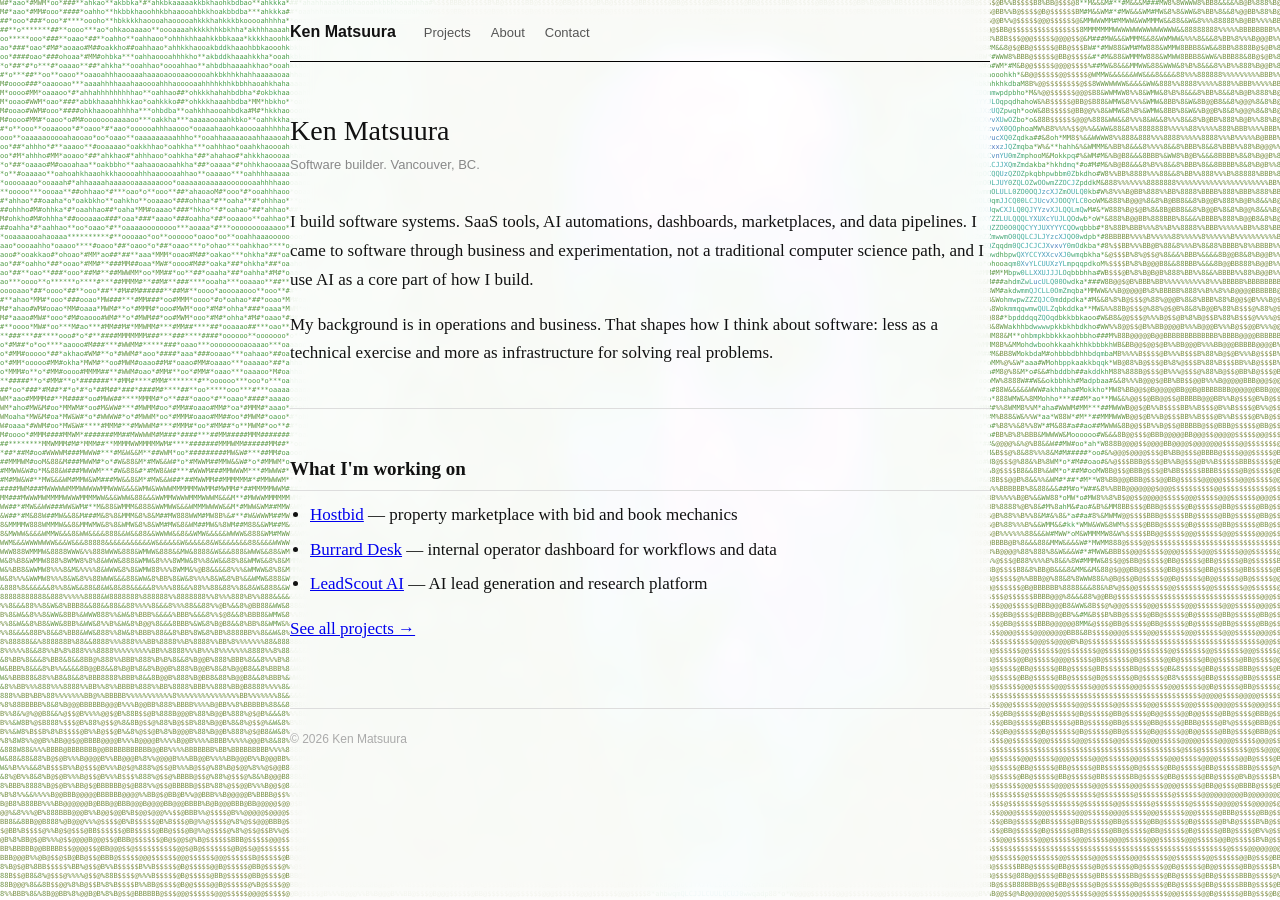
==== index.html @ aae3b417 "Fix white space, lag, and text readability on home page Performance: - Drop to 12fps (background dri" ====
<!DOCTYPE html>
<html lang="en">
<head>
  <meta charset="UTF-8" />
  <meta name="viewport" content="width=device-width, initial-scale=1.0" />
  <meta name="description" content="Ken Matsuura — software builder based in Vancouver, BC." />
  <title>Ken Matsuura</title>
  <link rel="stylesheet" href="assets/css/style.css" />
</head>
<body class="home">

  <canvas id="ascii-face" aria-hidden="true"></canvas>
  <div id="frost" aria-hidden="true"></div>

  <nav>
    <a href="index.html" class="nav-site">Ken Matsuura</a>
    <a href="projects.html">Projects</a>
    <a href="about.html">About</a>
    <a href="contact.html">Contact</a>
  </nav>

  <h1>Ken Matsuura</h1>
  <p class="subtitle">Software builder. Vancouver, BC.</p>

  <p>
    I build software systems. SaaS tools, AI automations, dashboards, marketplaces,
    and data pipelines. I came to software through business and experimentation,
    not a traditional computer science path, and I use AI as a core part of how I build.
  </p>

  <p>
    My background is in operations and business. That shapes how I think about
    software: less as a technical exercise and more as infrastructure for solving
    real problems.
  </p>

  <hr />

  <h2>What I'm working on</h2>

  <ul>
    <li><a href="projects.html#hostbid">Hostbid</a> — property marketplace with bid and book mechanics</li>
    <li><a href="projects.html#burrard-desk">Burrard Desk</a> — internal operator dashboard for workflows and data</li>
    <li><a href="projects.html#leadscout">LeadScout AI</a> — AI lead generation and research platform</li>
  </ul>

  <p><a href="projects.html">See all projects →</a></p>

  <footer>
    © 2026 Ken Matsuura
  </footer>

  <script src="assets/js/ascii-face.js"></script>
</body>
</html>
---- assets/css/style.css ----
html {
  background: #fff;
}

body {
  font-family: serif;
  font-size: 17px;
  line-height: 1.7;
  color: #111;
  background: #fff;
  max-width: 700px;
  margin: 0 auto;
  padding: 0 20px 80px;
}

a {
  color: #0000EE;
}

a:visited {
  color: #551A8B;
}

a:hover {
  color: #0000BB;
}

/* ── Nav ── */

nav {
  padding: 18px 0 16px;
  border-bottom: 1px solid #000;
  margin-bottom: 52px;
  display: flex;
  align-items: baseline;
  gap: 0;
}

.nav-site {
  font-weight: bold;
  font-size: 16px;
  color: #111;
  text-decoration: none;
  margin-right: 28px;
}

.nav-site:visited {
  color: #111;
}

nav a {
  font-family: sans-serif;
  font-size: 13px;
  color: #555;
  text-decoration: none;
  margin-right: 20px;
}

nav a:visited {
  color: #555;
}

nav a.active {
  color: #111;
  text-decoration: underline;
}

nav a:hover {
  color: #111;
}

/* ── Typography ── */

h1 {
  font-size: 28px;
  font-weight: normal;
  margin: 36px 0 6px;
  line-height: 1.2;
}

h2 {
  font-size: 19px;
  font-weight: bold;
  margin: 44px 0 10px;
  padding-bottom: 4px;
  border-bottom: 1px solid #ddd;
}

h3 {
  font-size: 17px;
  font-weight: bold;
  margin: 28px 0 4px;
}

p {
  margin: 0 0 16px;
}

ul {
  padding-left: 20px;
  margin: 0 0 16px;
}

li {
  margin-bottom: 6px;
}

hr {
  border: none;
  border-top: 1px solid #ddd;
  margin: 40px 0;
}

.subtitle {
  font-family: sans-serif;
  font-size: 13px;
  color: #888;
  margin: 0 0 32px;
}

/* ── Projects ── */

.project {
  border-left: 3px solid #ddd;
  padding-left: 16px;
  margin-bottom: 36px;
}

.project-name {
  font-size: 17px;
  font-weight: bold;
  margin-bottom: 3px;
}

.project-name a {
  color: #0000EE;
  text-decoration: none;
}

.project-name a:visited {
  color: #551A8B;
}

.project-name a:hover {
  text-decoration: underline;
}

.project-meta {
  font-family: sans-serif;
  font-size: 12px;
  color: #888;
  margin-bottom: 8px;
}

.project-desc {
  margin-bottom: 10px;
}

.tag {
  font-family: sans-serif;
  font-size: 11px;
  color: #666;
  border: 1px solid #ccc;
  padding: 1px 7px;
  margin-right: 4px;
  display: inline-block;
  margin-bottom: 4px;
}

/* ── Rotating cube (N3C project easter egg) ── */

#n3c .cube-container {
  float: right;
  margin: 0 0 12px 20px;
  perspective: 500px;
  width: 68px;
  height: 68px;
  opacity: 0.78;
}

.cube {
  width: 100%;
  height: 100%;
  position: relative;
  transform-style: preserve-3d;
  animation: rotateCubeY 12s linear infinite;
}

.cube-face {
  position: absolute;
  width: 68px;
  height: 68px;
  background-image: url('../img/n3c-banner.jpg');
  background-size: cover;
  background-position: center;
  border: 1px solid #bbb;
  box-sizing: border-box;
}

.cube-face.front  { transform: rotateY(  0deg) translateZ(34px); }
.cube-face.back   { transform: rotateY(180deg) translateZ(34px); }
.cube-face.right  { transform: rotateY( 90deg) translateZ(34px); }
.cube-face.left   { transform: rotateY(-90deg) translateZ(34px); }
.cube-face.top    { transform: rotateX( 90deg) translateZ(34px); }
.cube-face.bottom { transform: rotateX(-90deg) translateZ(34px); }

@keyframes rotateCubeY {
  from { transform: rotateY(  0deg); }
  to   { transform: rotateY(360deg); }
}

/* ── ASCII animation ── */

.ascii-animation {
  margin: 40px 0;
  border: 1px solid #bbb;
}

#ascii-story {
  font-family: monospace;
  font-size: 12.5px;
  line-height: 1.5;
  padding: 20px 24px;
  min-height: 140px;
  background: #f9f9f9;
  white-space: pre;
  overflow-x: auto;
  transition: opacity 0.3s ease;
  margin: 0;
}

#ascii-caption {
  font-family: sans-serif;
  font-size: 12px;
  color: #666;
  padding: 8px 16px 10px;
  margin: 0;
  border-top: 1px solid #ddd;
  background: #fff;
  transition: opacity 0.3s ease;
  font-style: italic;
}

/* ── ASCII face background (home page) ── */

#ascii-face {
  position: fixed;
  top: 0;
  left: 0;
  pointer-events: none;
  z-index: -2;   /* behind the frost layer */
  opacity: 0.72;
}

/* Frost sits between canvas (-2) and body content (auto/0).
   backdrop-filter blurs the canvas behind it.
   body.home must NOT have backdrop-filter — that would create a
   stacking context that traps the canvas and breaks z-indexing. */
#frost {
  position: fixed;
  top: 0;
  left: 50%;
  transform: translateX(-50%);
  width: min(700px, 100%);
  height: 100%;
  background: rgba(255, 255, 255, 0.78);
  backdrop-filter: blur(10px);
  -webkit-backdrop-filter: blur(10px);
  z-index: -1;
  pointer-events: none;
}

body.home {
  background: transparent;
}

/* ── Footer ── */

footer {
  margin-top: 64px;
  padding-top: 20px;
  border-top: 1px solid #ddd;
  font-family: sans-serif;
  font-size: 12px;
  color: #aaa;
}
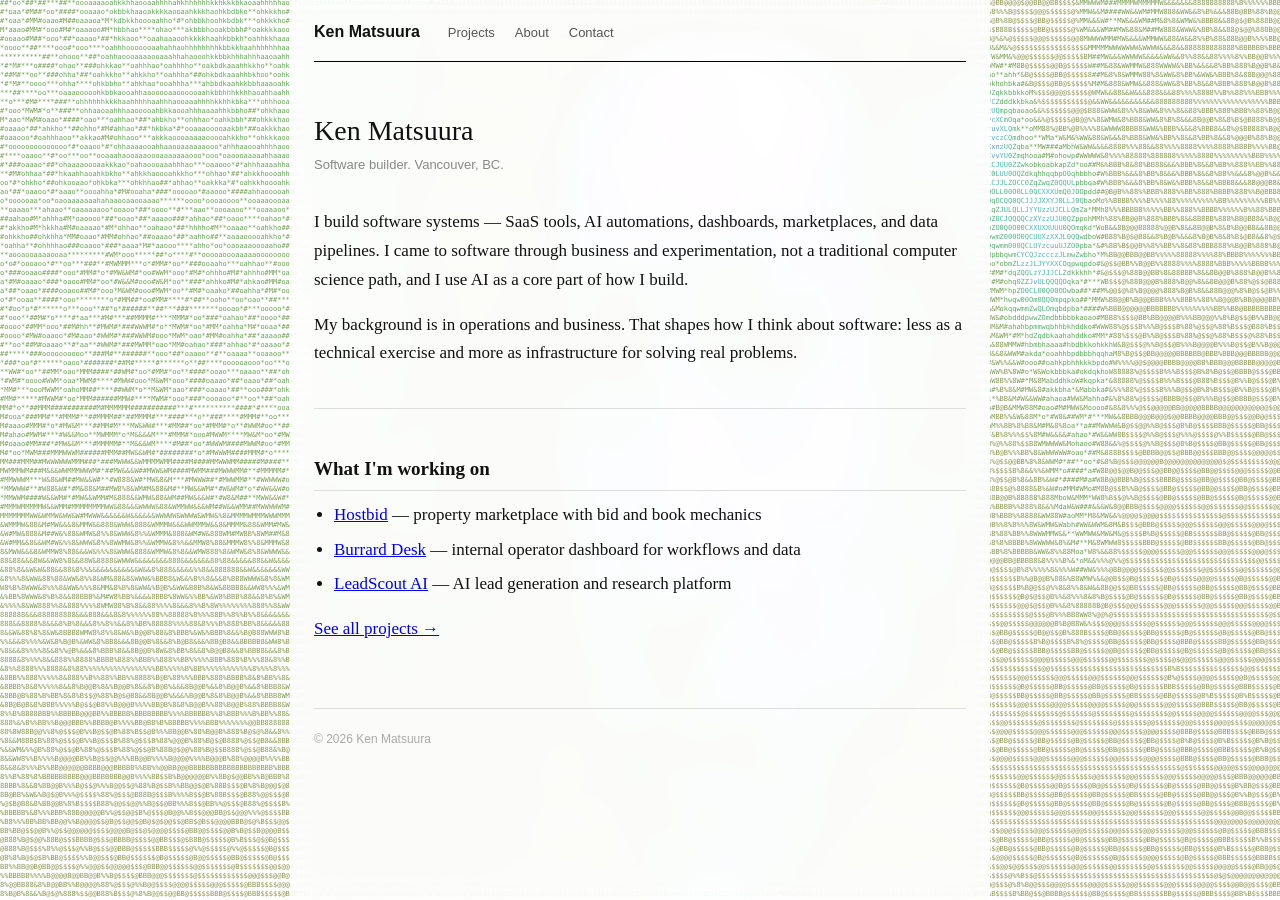
==== commit 75a60cd4: "Redesign home page layout, fix white space and blur Root cause of white space: canvas at z-index -2 " ====
--- a/index.html
+++ b/index.html
@@ -10,45 +10,49 @@
 <body class="home">
 
   <canvas id="ascii-face" aria-hidden="true"></canvas>
-  <div id="frost" aria-hidden="true"></div>
 
-  <nav>
-    <a href="index.html" class="nav-site">Ken Matsuura</a>
-    <a href="projects.html">Projects</a>
-    <a href="about.html">About</a>
-    <a href="contact.html">Contact</a>
-  </nav>
+  <div class="home-content">
 
-  <h1>Ken Matsuura</h1>
-  <p class="subtitle">Software builder. Vancouver, BC.</p>
+    <nav>
+      <a href="index.html" class="nav-site">Ken Matsuura</a>
+      <a href="projects.html">Projects</a>
+      <a href="about.html">About</a>
+      <a href="contact.html">Contact</a>
+    </nav>
 
-  <p>
-    I build software systems. SaaS tools, AI automations, dashboards, marketplaces,
-    and data pipelines. I came to software through business and experimentation,
-    not a traditional computer science path, and I use AI as a core part of how I build.
-  </p>
+    <h1>Ken Matsuura</h1>
+    <p class="subtitle">Software builder. Vancouver, BC.</p>
 
-  <p>
-    My background is in operations and business. That shapes how I think about
-    software: less as a technical exercise and more as infrastructure for solving
-    real problems.
-  </p>
+    <p>
+      I build software systems — SaaS tools, AI automations, dashboards,
+      marketplaces, and data pipelines. I came to software through business
+      and experimentation, not a traditional computer science path, and I use
+      AI as a core part of how I build.
+    </p>
 
-  <hr />
+    <p>
+      My background is in operations and business. That shapes how I think about
+      software: less as a technical exercise and more as infrastructure for solving
+      real problems.
+    </p>
 
-  <h2>What I'm working on</h2>
+    <hr />
 
-  <ul>
-    <li><a href="projects.html#hostbid">Hostbid</a> — property marketplace with bid and book mechanics</li>
-    <li><a href="projects.html#burrard-desk">Burrard Desk</a> — internal operator dashboard for workflows and data</li>
-    <li><a href="projects.html#leadscout">LeadScout AI</a> — AI lead generation and research platform</li>
-  </ul>
+    <h2>What I'm working on</h2>
 
-  <p><a href="projects.html">See all projects →</a></p>
+    <ul>
+      <li><a href="projects.html#hostbid">Hostbid</a> — property marketplace with bid and book mechanics</li>
+      <li><a href="projects.html#burrard-desk">Burrard Desk</a> — internal operator dashboard for workflows and data</li>
+      <li><a href="projects.html#leadscout">LeadScout AI</a> — AI lead generation and research platform</li>
+    </ul>
 
-  <footer>
-    © 2026 Ken Matsuura
-  </footer>
+    <p><a href="projects.html">See all projects →</a></p>
+
+    <footer>
+      © 2026 Ken Matsuura
+    </footer>
+
+  </div>
 
   <script src="assets/js/ascii-face.js"></script>
 </body>
--- a/assets/css/style.css
+++ b/assets/css/style.css
@@ -209,69 +209,40 @@
   to   { transform: rotateY(360deg); }
 }
 
-/* ── ASCII animation ── */
-
-.ascii-animation {
-  margin: 40px 0;
-  border: 1px solid #bbb;
-}
-
-#ascii-story {
-  font-family: monospace;
-  font-size: 12.5px;
-  line-height: 1.5;
-  padding: 20px 24px;
-  min-height: 140px;
-  background: #f9f9f9;
-  white-space: pre;
-  overflow-x: auto;
-  transition: opacity 0.3s ease;
-  margin: 0;
-}
-
-#ascii-caption {
-  font-family: sans-serif;
-  font-size: 12px;
-  color: #666;
-  padding: 8px 16px 10px;
-  margin: 0;
-  border-top: 1px solid #ddd;
-  background: #fff;
-  transition: opacity 0.3s ease;
-  font-style: italic;
-}
-
-/* ── ASCII face background (home page) ── */
-
+/* ── ASCII face + home page layout ── */
+
+/* Canvas sits at z-index 0 in the root stacking context, above the
+   white html background, behind .home-content (z-index 1). */
 #ascii-face {
   position: fixed;
   top: 0;
   left: 0;
   pointer-events: none;
-  z-index: -2;   /* behind the frost layer */
-  opacity: 0.72;
-}
-
-/* Frost sits between canvas (-2) and body content (auto/0).
-   backdrop-filter blurs the canvas behind it.
-   body.home must NOT have backdrop-filter — that would create a
-   stacking context that traps the canvas and breaks z-indexing. */
-#frost {
-  position: fixed;
-  top: 0;
-  left: 50%;
-  transform: translateX(-50%);
-  width: min(700px, 100%);
-  height: 100%;
-  background: rgba(255, 255, 255, 0.78);
-  backdrop-filter: blur(10px);
-  -webkit-backdrop-filter: blur(10px);
-  z-index: -1;
-  pointer-events: none;
-}
-
+  z-index: 0;
+  opacity: 0.68;
+}
+
+/* .home-content is a stacking context at z-index 1 — above the canvas.
+   Its backdrop-filter correctly blurs the canvas layer behind it.
+   min-height: 100vh eliminates all white space gaps below the content. */
 body.home {
   background: transparent;
+  max-width: none;
+  padding: 0;
+  margin: 0;
+}
+
+.home-content {
+  position: relative;
+  z-index: 1;
+  max-width: 700px;
+  margin: 0 auto;
+  padding: 0 24px 80px;
+  min-height: 100vh;
+  background: rgba(255, 255, 255, 0.84);
+  backdrop-filter: blur(14px);
+  -webkit-backdrop-filter: blur(14px);
+  box-sizing: border-box;
 }
 
 /* ── Footer ── */
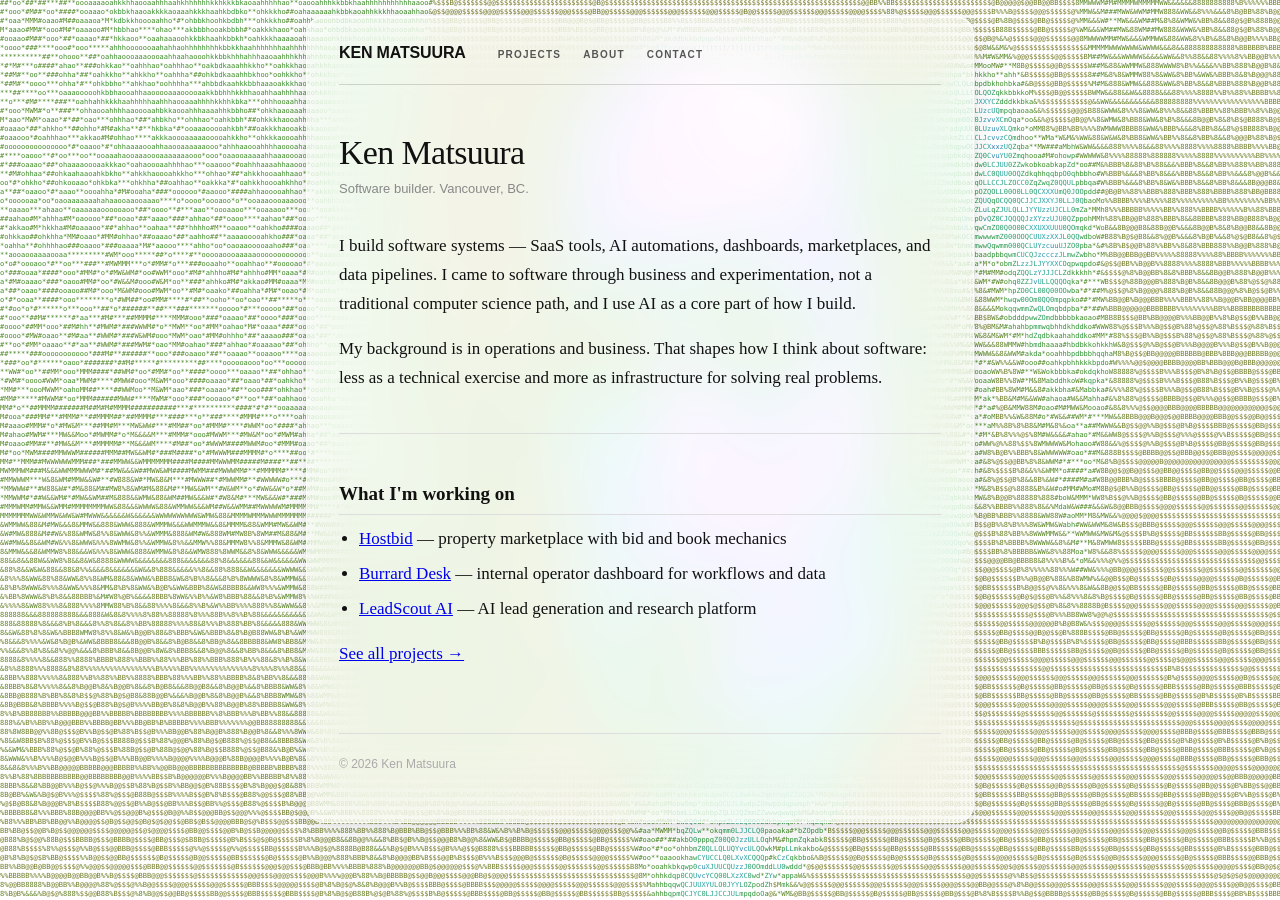
==== commit 7c0a2dcc: "Apple glass card + 90s nav treatment on home page Glass: - Replaced per-element frosting with a sing" ====
--- a/index.html
+++ b/index.html
@@ -12,6 +12,7 @@
   <canvas id="ascii-face" aria-hidden="true"></canvas>
 
   <div class="home-content">
+  <div class="glass-card">
 
     <nav>
       <a href="index.html" class="nav-site">Ken Matsuura</a>
@@ -52,6 +53,7 @@
       © 2026 Ken Matsuura
     </footer>
 
+  </div><!-- .glass-card -->
   </div>
 
   <script src="assets/js/ascii-face.js"></script>
--- a/assets/css/style.css
+++ b/assets/css/style.css
@@ -28,9 +28,9 @@
 /* ── Nav ── */
 
 nav {
-  padding: 18px 0 16px;
-  border-bottom: 1px solid #000;
-  margin-bottom: 52px;
+  padding: 22px 0 18px;
+  border-bottom: 1px solid rgba(0, 0, 0, 0.15);
+  margin-bottom: 48px;
   display: flex;
   align-items: baseline;
   gap: 0;
@@ -39,9 +39,10 @@
 .nav-site {
   font-weight: bold;
   font-size: 16px;
+  letter-spacing: -0.01em;
   color: #111;
   text-decoration: none;
-  margin-right: 28px;
+  margin-right: 32px;
 }
 
 .nav-site:visited {
@@ -50,10 +51,13 @@
 
 nav a {
   font-family: sans-serif;
-  font-size: 13px;
+  font-size: 10px;
+  font-weight: 600;
+  letter-spacing: 0.12em;
+  text-transform: uppercase;
   color: #555;
   text-decoration: none;
-  margin-right: 20px;
+  margin-right: 22px;
 }
 
 nav a:visited {
@@ -63,6 +67,7 @@
 nav a.active {
   color: #111;
   text-decoration: underline;
+  text-underline-offset: 3px;
 }
 
 nav a:hover {
@@ -72,10 +77,11 @@
 /* ── Typography ── */
 
 h1 {
-  font-size: 28px;
+  font-size: 34px;
   font-weight: normal;
+  letter-spacing: -0.02em;
   margin: 36px 0 6px;
-  line-height: 1.2;
+  line-height: 1.15;
 }
 
 h2 {
@@ -219,7 +225,7 @@
   left: 0;
   pointer-events: none;
   z-index: 0;
-  opacity: 0.68;
+  opacity: 0.85;
 }
 
 /* .home-content is a stacking context at z-index 1 — above the canvas.
@@ -237,12 +243,26 @@
   z-index: 1;
   max-width: 700px;
   margin: 0 auto;
-  padding: 0 24px 80px;
+  padding: 16px 16px 48px;
   min-height: 100vh;
-  background: rgba(255, 255, 255, 0.84);
-  backdrop-filter: blur(14px);
-  -webkit-backdrop-filter: blur(14px);
+  background: transparent;
   box-sizing: border-box;
+}
+
+/* Single continuous Apple-style glass panel.
+   One smooth surface beats per-element blobs every time.
+   saturate(180%) pulls the colorful ASCII art through the glass. */
+.glass-card {
+  background: rgba(255, 255, 255, 0.58);
+  backdrop-filter: blur(32px) saturate(180%);
+  -webkit-backdrop-filter: blur(32px) saturate(180%);
+  border-radius: 18px;
+  border: 1px solid rgba(255, 255, 255, 0.75);
+  box-shadow:
+    0 8px 32px rgba(0, 0, 0, 0.10),
+    0 2px 6px  rgba(0, 0, 0, 0.06),
+    inset 0 1px 0 rgba(255, 255, 255, 0.95);
+  padding: 0 32px 48px;
 }
 
 /* ── Footer ── */
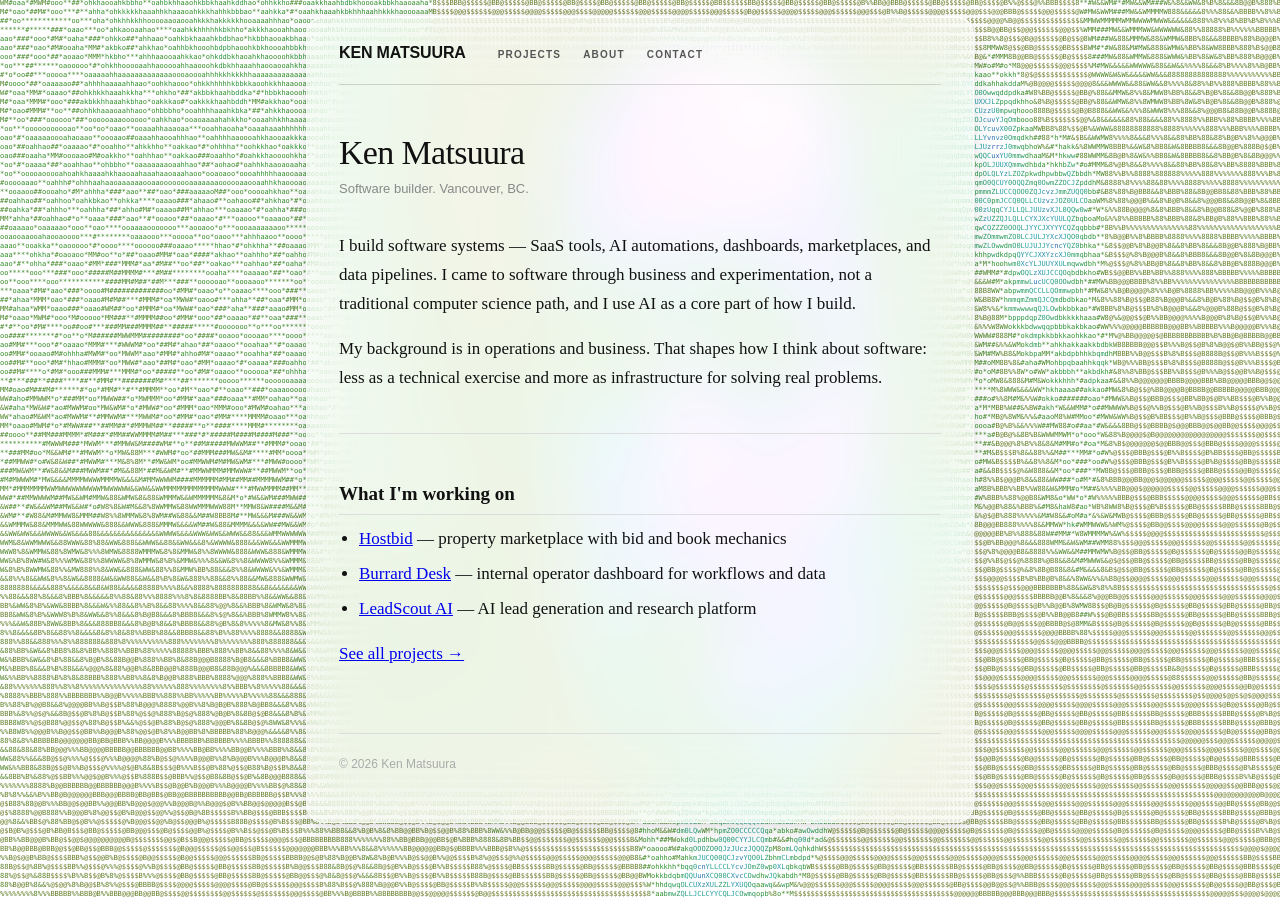
==== commit e4426f41: "Improve site quality: SEO meta, accessibility, retina rendering, 404 page - Add favicon, canonical U" ====
--- a/index.html
+++ b/index.html
@@ -4,7 +4,17 @@
   <meta charset="UTF-8" />
   <meta name="viewport" content="width=device-width, initial-scale=1.0" />
   <meta name="description" content="Ken Matsuura — software builder based in Vancouver, BC." />
+  <meta name="theme-color" content="#06060a" />
   <title>Ken Matsuura</title>
+  <link rel="canonical" href="https://km101304.github.io/Ken_Matsuura/" />
+  <link rel="icon" href="data:image/svg+xml,%3Csvg xmlns='http://www.w3.org/2000/svg' viewBox='0 0 100 100'%3E%3Crect width='100' height='100' rx='18' fill='%2306060a'/%3E%3Ctext x='50' y='72' font-size='58' font-family='monospace' fill='%2300e07a' text-anchor='middle'%3EK%3C/text%3E%3C/svg%3E" />
+  <meta property="og:type" content="website" />
+  <meta property="og:site_name" content="Ken Matsuura" />
+  <meta property="og:title" content="Ken Matsuura" />
+  <meta property="og:description" content="Software builder based in Vancouver, BC. SaaS tools, AI automations, dashboards, marketplaces, and data pipelines." />
+  <meta property="og:url" content="https://km101304.github.io/Ken_Matsuura/" />
+  <meta property="og:image" content="https://km101304.github.io/Ken_Matsuura/assets/img/face.jpg" />
+  <meta name="twitter:card" content="summary" />
   <link rel="stylesheet" href="assets/css/style.css" />
 </head>
 <body class="home">
--- a/assets/css/style.css
+++ b/assets/css/style.css
@@ -33,7 +33,8 @@
   margin-bottom: 48px;
   display: flex;
   align-items: baseline;
-  gap: 0;
+  flex-wrap: wrap;
+  row-gap: 8px;
 }
 
 .nav-site {
@@ -160,6 +161,11 @@
 
 .project-desc {
   margin-bottom: 10px;
+}
+
+.project-private {
+  font-weight: normal;
+  color: #767676;
 }
 
 .tag {
@@ -213,6 +219,13 @@
 @keyframes rotateCubeY {
   from { transform: rotateY(  0deg); }
   to   { transform: rotateY(360deg); }
+}
+
+@media (prefers-reduced-motion: reduce) {
+  .cube {
+    animation: none;
+    transform: rotateY(-30deg) rotateX(-15deg);
+  }
 }
 
 /* ── ASCII face + home page layout ── */
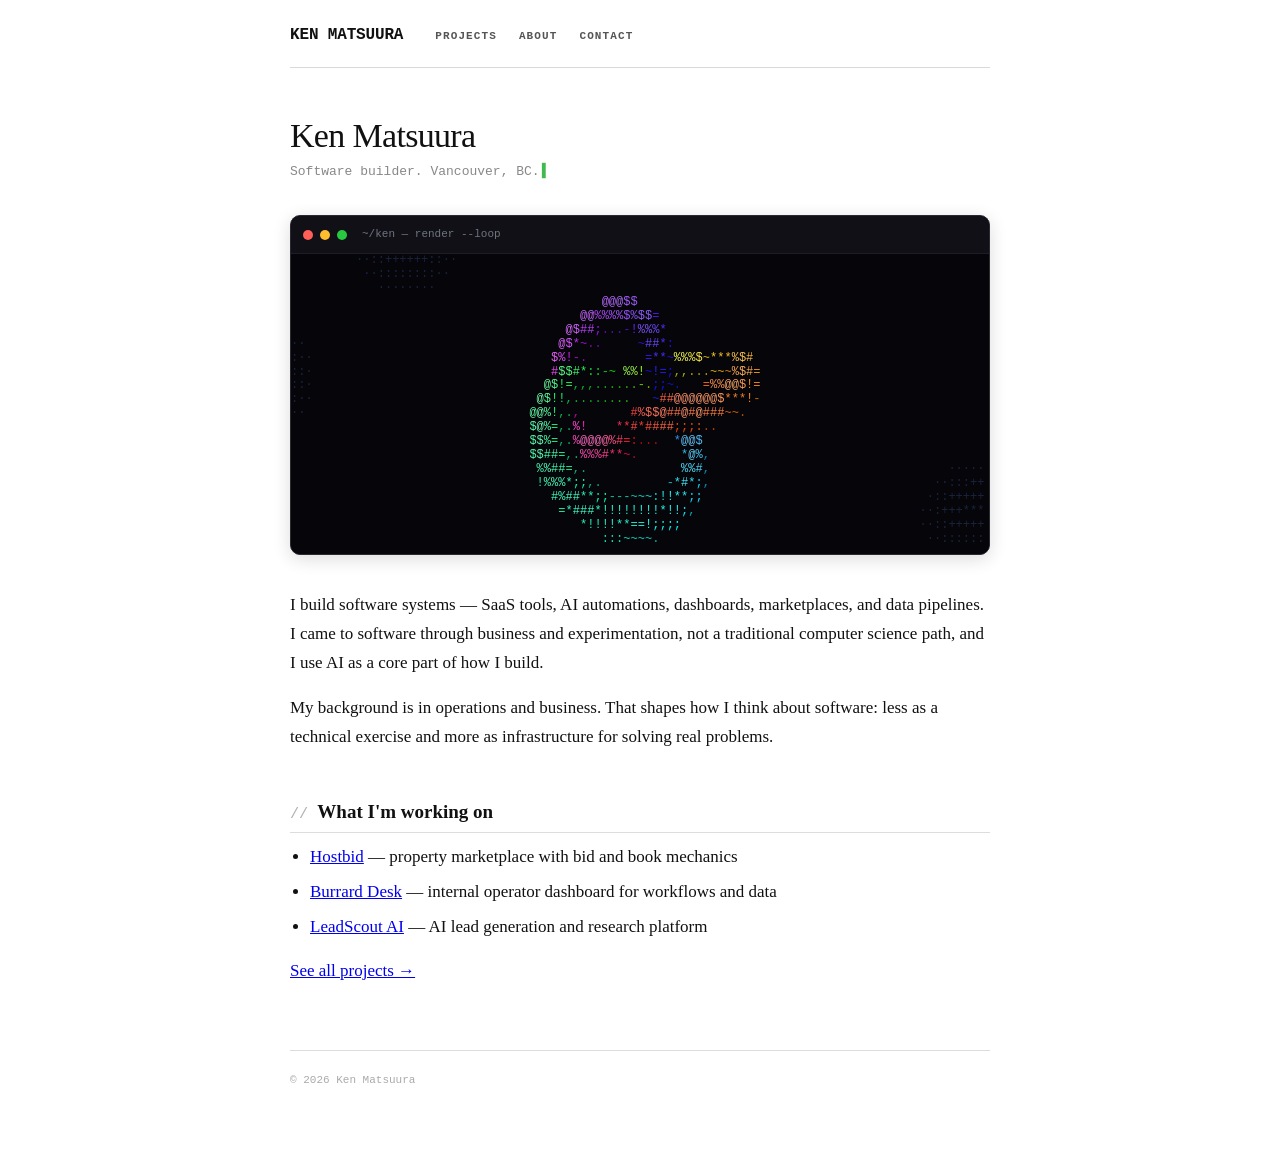
==== commit add1a5f5: "Redesign: contained ASCII knot art, no glass card, terminal accents site-wide - Home: remove full-sc" ====
--- a/index.html
+++ b/index.html
@@ -4,7 +4,7 @@
   <meta charset="UTF-8" />
   <meta name="viewport" content="width=device-width, initial-scale=1.0" />
   <meta name="description" content="Ken Matsuura — software builder based in Vancouver, BC." />
-  <meta name="theme-color" content="#06060a" />
+  <meta name="theme-color" content="#ffffff" />
   <title>Ken Matsuura</title>
   <link rel="canonical" href="https://km101304.github.io/Ken_Matsuura/" />
   <link rel="icon" href="data:image/svg+xml,%3Csvg xmlns='http://www.w3.org/2000/svg' viewBox='0 0 100 100'%3E%3Crect width='100' height='100' rx='18' fill='%2306060a'/%3E%3Ctext x='50' y='72' font-size='58' font-family='monospace' fill='%2300e07a' text-anchor='middle'%3EK%3C/text%3E%3C/svg%3E" />
@@ -17,55 +17,55 @@
   <meta name="twitter:card" content="summary" />
   <link rel="stylesheet" href="assets/css/style.css" />
 </head>
-<body class="home">
+<body>
 
-  <canvas id="ascii-face" aria-hidden="true"></canvas>
+  <nav>
+    <a href="index.html" class="nav-site">Ken Matsuura</a>
+    <a href="projects.html">Projects</a>
+    <a href="about.html">About</a>
+    <a href="contact.html">Contact</a>
+  </nav>
 
-  <div class="home-content">
-  <div class="glass-card">
+  <h1>Ken Matsuura</h1>
+  <p class="subtitle">Software builder. Vancouver, BC.</p>
 
-    <nav>
-      <a href="index.html" class="nav-site">Ken Matsuura</a>
-      <a href="projects.html">Projects</a>
-      <a href="about.html">About</a>
-      <a href="contact.html">Contact</a>
-    </nav>
-
-    <h1>Ken Matsuura</h1>
-    <p class="subtitle">Software builder. Vancouver, BC.</p>
-
-    <p>
-      I build software systems — SaaS tools, AI automations, dashboards,
-      marketplaces, and data pipelines. I came to software through business
-      and experimentation, not a traditional computer science path, and I use
-      AI as a core part of how I build.
-    </p>
-
-    <p>
-      My background is in operations and business. That shapes how I think about
-      software: less as a technical exercise and more as infrastructure for solving
-      real problems.
-    </p>
-
-    <hr />
-
-    <h2>What I'm working on</h2>
-
-    <ul>
-      <li><a href="projects.html#hostbid">Hostbid</a> — property marketplace with bid and book mechanics</li>
-      <li><a href="projects.html#burrard-desk">Burrard Desk</a> — internal operator dashboard for workflows and data</li>
-      <li><a href="projects.html#leadscout">LeadScout AI</a> — AI lead generation and research platform</li>
-    </ul>
-
-    <p><a href="projects.html">See all projects →</a></p>
-
-    <footer>
-      © 2026 Ken Matsuura
-    </footer>
-
-  </div><!-- .glass-card -->
+  <div class="term-window" aria-hidden="true">
+    <div class="term-bar">
+      <span class="dot dot-r"></span>
+      <span class="dot dot-y"></span>
+      <span class="dot dot-g"></span>
+      <span class="term-title">~/ken — render --loop</span>
+    </div>
+    <canvas id="ascii-art"></canvas>
   </div>
 
-  <script src="assets/js/ascii-face.js"></script>
+  <p>
+    I build software systems — SaaS tools, AI automations, dashboards,
+    marketplaces, and data pipelines. I came to software through business
+    and experimentation, not a traditional computer science path, and I use
+    AI as a core part of how I build.
+  </p>
+
+  <p>
+    My background is in operations and business. That shapes how I think about
+    software: less as a technical exercise and more as infrastructure for solving
+    real problems.
+  </p>
+
+  <h2>What I'm working on</h2>
+
+  <ul>
+    <li><a href="projects.html#hostbid">Hostbid</a> — property marketplace with bid and book mechanics</li>
+    <li><a href="projects.html#burrard-desk">Burrard Desk</a> — internal operator dashboard for workflows and data</li>
+    <li><a href="projects.html#leadscout">LeadScout AI</a> — AI lead generation and research platform</li>
+  </ul>
+
+  <p><a href="projects.html">See all projects →</a></p>
+
+  <footer>
+    © 2026 Ken Matsuura
+  </footer>
+
+  <script src="assets/js/ascii-art.js"></script>
 </body>
 </html>
--- a/assets/css/style.css
+++ b/assets/css/style.css
@@ -1,3 +1,10 @@
+:root {
+  --mono: ui-monospace, "SF Mono", "Cascadia Code", Menlo, Consolas, "Liberation Mono", monospace;
+  --term-bg: #06060a;
+  --term-green: #7ee787;
+  --term-prompt: #3fb950;
+}
+
 html {
   background: #fff;
 }
@@ -51,10 +58,10 @@
 }
 
 nav a {
-  font-family: sans-serif;
-  font-size: 10px;
+  font-family: var(--mono);
+  font-size: 11px;
   font-weight: 600;
-  letter-spacing: 0.12em;
+  letter-spacing: 0.1em;
   text-transform: uppercase;
   color: #555;
   text-decoration: none;
@@ -93,6 +100,14 @@
   border-bottom: 1px solid #ddd;
 }
 
+h2::before {
+  content: "// ";
+  font-family: var(--mono);
+  font-size: 0.8em;
+  font-weight: normal;
+  color: #b0b0b0;
+}
+
 h3 {
   font-size: 17px;
   font-weight: bold;
@@ -119,10 +134,21 @@
 }
 
 .subtitle {
-  font-family: sans-serif;
+  font-family: var(--mono);
   font-size: 13px;
   color: #888;
   margin: 0 0 32px;
+}
+
+.subtitle::after {
+  content: "▍";
+  margin-left: 2px;
+  color: var(--term-prompt);
+  animation: blink 1.2s steps(2, start) infinite;
+}
+
+@keyframes blink {
+  50% { opacity: 0; }
 }
 
 /* ── Projects ── */
@@ -131,6 +157,12 @@
   border-left: 3px solid #ddd;
   padding-left: 16px;
   margin-bottom: 36px;
+  transition: border-left-color 0.2s ease, transform 0.2s ease;
+}
+
+.project:hover {
+  border-left-color: #0000EE;
+  transform: translateX(2px);
 }
 
 .project-name {
@@ -153,8 +185,8 @@
 }
 
 .project-meta {
-  font-family: sans-serif;
-  font-size: 12px;
+  font-family: var(--mono);
+  font-size: 11px;
   color: #888;
   margin-bottom: 8px;
 }
@@ -169,7 +201,7 @@
 }
 
 .tag {
-  font-family: sans-serif;
+  font-family: var(--mono);
   font-size: 11px;
   color: #666;
   border: 1px solid #ccc;
@@ -177,6 +209,13 @@
   margin-right: 4px;
   display: inline-block;
   margin-bottom: 4px;
+  transition: background 0.15s ease, color 0.15s ease;
+}
+
+.tag:hover {
+  background: #111;
+  color: #7ee787;
+  border-color: #111;
 }
 
 /* ── Rotating cube (N3C project easter egg) ── */
@@ -226,56 +265,93 @@
     animation: none;
     transform: rotateY(-30deg) rotateX(-15deg);
   }
-}
-
-/* ── ASCII face + home page layout ── */
-
-/* Canvas sits at z-index 0 in the root stacking context, above the
-   white html background, behind .home-content (z-index 1). */
-#ascii-face {
-  position: fixed;
-  top: 0;
-  left: 0;
-  pointer-events: none;
-  z-index: 0;
-  opacity: 0.85;
-}
-
-/* .home-content is a stacking context at z-index 1 — above the canvas.
-   Its backdrop-filter correctly blurs the canvas layer behind it.
-   min-height: 100vh eliminates all white space gaps below the content. */
-body.home {
-  background: transparent;
-  max-width: none;
-  padding: 0;
+  .subtitle::after {
+    animation: none;
+  }
+}
+
+/* ── Terminal window ──
+   Shared chrome for the home ASCII art panel, the about-page stack map,
+   and the contact-page typed session. */
+
+.term-window {
+  background: var(--term-bg);
+  border: 1px solid #2a2a33;
+  border-radius: 10px;
+  overflow: hidden;
+  margin: 28px 0 36px;
+  box-shadow: 0 4px 18px rgba(0, 0, 0, 0.14);
+}
+
+.term-bar {
+  display: flex;
+  align-items: center;
+  gap: 7px;
+  padding: 9px 12px;
+  background: #101016;
+  border-bottom: 1px solid #1d1d26;
+}
+
+.dot {
+  width: 10px;
+  height: 10px;
+  border-radius: 50%;
+}
+
+.dot-r { background: #ff5f57; }
+.dot-y { background: #febc2e; }
+.dot-g { background: #28c840; }
+
+.term-title {
+  font-family: var(--mono);
+  font-size: 11px;
+  color: #6e7681;
+  margin-left: 8px;
+}
+
+.term-body {
   margin: 0;
-}
-
-.home-content {
-  position: relative;
-  z-index: 1;
-  max-width: 700px;
-  margin: 0 auto;
-  padding: 16px 16px 48px;
-  min-height: 100vh;
-  background: transparent;
-  box-sizing: border-box;
-}
-
-/* Single continuous Apple-style glass panel.
-   One smooth surface beats per-element blobs every time.
-   saturate(180%) pulls the colorful ASCII art through the glass. */
-.glass-card {
-  background: rgba(255, 255, 255, 0.58);
-  backdrop-filter: blur(32px) saturate(180%);
-  -webkit-backdrop-filter: blur(32px) saturate(180%);
-  border-radius: 18px;
-  border: 1px solid rgba(255, 255, 255, 0.75);
-  box-shadow:
-    0 8px 32px rgba(0, 0, 0, 0.10),
-    0 2px 6px  rgba(0, 0, 0, 0.06),
-    inset 0 1px 0 rgba(255, 255, 255, 0.95);
-  padding: 0 32px 48px;
+  padding: 14px 16px;
+  font-family: var(--mono);
+  font-size: 12.5px;
+  line-height: 1.55;
+  color: var(--term-green);
+  overflow-x: auto;
+  -webkit-overflow-scrolling: touch;
+}
+
+.term-body .term-prompt { color: var(--term-prompt); }
+.term-body .term-cmd    { color: #e6edf3; }
+.term-body .term-out    { color: var(--term-green); }
+
+.term-body a {
+  color: #79c0ff;
+}
+
+.term-body a:visited {
+  color: #79c0ff;
+}
+
+.term-caret {
+  display: inline-block;
+  color: var(--term-prompt);
+  animation: blink 1s steps(2, start) infinite;
+}
+
+@media (prefers-reduced-motion: reduce) {
+  .term-caret { animation: none; }
+}
+
+#terminal-session {
+  min-height: 14.5em;
+}
+
+/* ── ASCII art canvas (home) ── */
+
+#ascii-art {
+  display: block;
+  width: 100%;
+  height: 300px;
 }
 
 /* ── Footer ── */
@@ -284,7 +360,7 @@
   margin-top: 64px;
   padding-top: 20px;
   border-top: 1px solid #ddd;
-  font-family: sans-serif;
-  font-size: 12px;
+  font-family: var(--mono);
+  font-size: 11px;
   color: #aaa;
 }
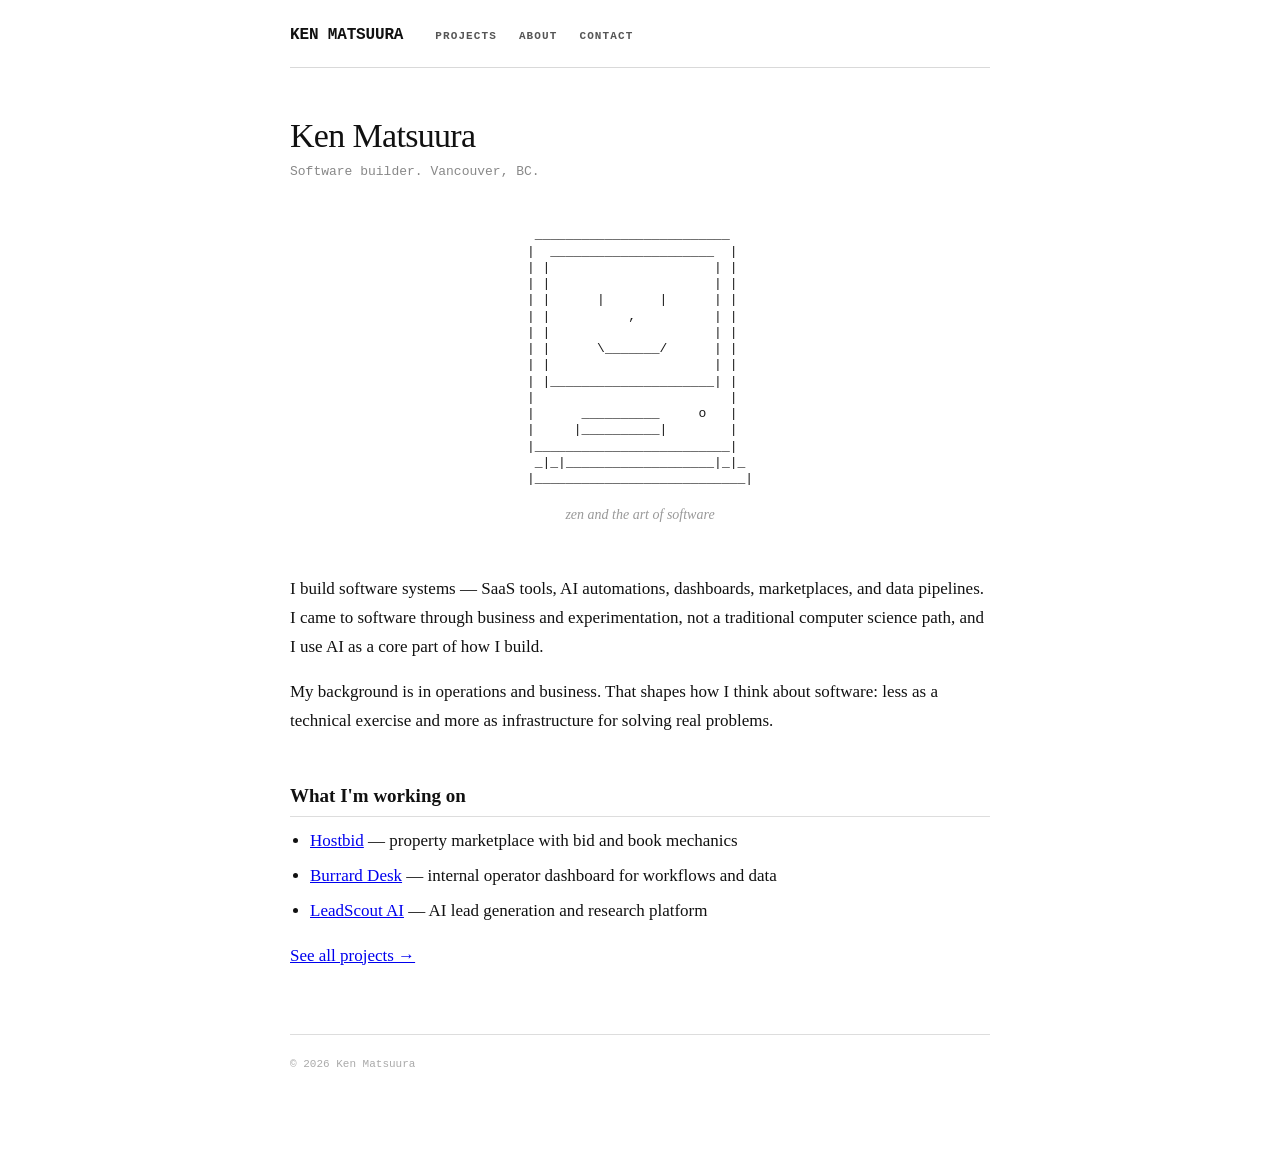
==== commit 53bdb3a9: "Replace terminal chrome with zen book-plate ASCII art Inspired by 'Zen and the Art of the Macintosh'" ====
--- a/index.html
+++ b/index.html
@@ -29,15 +29,24 @@
   <h1>Ken Matsuura</h1>
   <p class="subtitle">Software builder. Vancouver, BC.</p>
 
-  <div class="term-window" aria-hidden="true">
-    <div class="term-bar">
-      <span class="dot dot-r"></span>
-      <span class="dot dot-y"></span>
-      <span class="dot dot-g"></span>
-      <span class="term-title">~/ken — render --loop</span>
-    </div>
-    <canvas id="ascii-art"></canvas>
-  </div>
+  <pre class="ascii-art" aria-hidden="true">
+ _________________________
+|  _____________________  |
+| |                     | |
+| |                     | |
+| |      |       |      | |
+| |          ,          | |
+| |                     | |
+| |      \_______/      | |
+| |                     | |
+| |_____________________| |
+|                         |
+|      __________     o   |
+|     |__________|        |
+|_________________________|
+ _|_|___________________|_|_
+|___________________________|</pre>
+  <p class="ascii-caption">zen and the art of software</p>
 
   <p>
     I build software systems — SaaS tools, AI automations, dashboards,
@@ -66,6 +75,5 @@
     © 2026 Ken Matsuura
   </footer>
 
-  <script src="assets/js/ascii-art.js"></script>
 </body>
 </html>
--- a/assets/css/style.css
+++ b/assets/css/style.css
@@ -1,8 +1,5 @@
 :root {
   --mono: ui-monospace, "SF Mono", "Cascadia Code", Menlo, Consolas, "Liberation Mono", monospace;
-  --term-bg: #06060a;
-  --term-green: #7ee787;
-  --term-prompt: #3fb950;
 }
 
 html {
@@ -100,14 +97,6 @@
   border-bottom: 1px solid #ddd;
 }
 
-h2::before {
-  content: "// ";
-  font-family: var(--mono);
-  font-size: 0.8em;
-  font-weight: normal;
-  color: #b0b0b0;
-}
-
 h3 {
   font-size: 17px;
   font-weight: bold;
@@ -140,15 +129,37 @@
   margin: 0 0 32px;
 }
 
-.subtitle::after {
-  content: "▍";
-  margin-left: 2px;
-  color: var(--term-prompt);
-  animation: blink 1.2s steps(2, start) infinite;
-}
-
-@keyframes blink {
-  50% { opacity: 0; }
+/* ── ASCII art plates ──
+   Monochrome, static pieces set in white space like illustrations
+   in a printed book. Shrink-wrapped and centered. */
+
+.ascii-art {
+  display: table;
+  margin: 44px auto;
+  font-family: var(--mono);
+  font-size: 13px;
+  line-height: 1.25;
+  color: #1a1a1a;
+  white-space: pre;
+}
+
+.ascii-art.small {
+  font-size: 12px;
+  color: #444;
+  margin: 36px auto;
+}
+
+.ascii-caption {
+  text-align: center;
+  font-style: italic;
+  font-size: 14px;
+  color: #999;
+  margin: -28px 0 48px;
+}
+
+@media (max-width: 480px) {
+  .ascii-art { font-size: 10px; }
+  .ascii-art.small { font-size: 9px; }
 }
 
 /* ── Projects ── */
@@ -157,12 +168,11 @@
   border-left: 3px solid #ddd;
   padding-left: 16px;
   margin-bottom: 36px;
-  transition: border-left-color 0.2s ease, transform 0.2s ease;
+  transition: border-left-color 0.2s ease;
 }
 
 .project:hover {
-  border-left-color: #0000EE;
-  transform: translateX(2px);
+  border-left-color: #999;
 }
 
 .project-name {
@@ -209,13 +219,6 @@
   margin-right: 4px;
   display: inline-block;
   margin-bottom: 4px;
-  transition: background 0.15s ease, color 0.15s ease;
-}
-
-.tag:hover {
-  background: #111;
-  color: #7ee787;
-  border-color: #111;
 }
 
 /* ── Rotating cube (N3C project easter egg) ── */
@@ -265,93 +268,6 @@
     animation: none;
     transform: rotateY(-30deg) rotateX(-15deg);
   }
-  .subtitle::after {
-    animation: none;
-  }
-}
-
-/* ── Terminal window ──
-   Shared chrome for the home ASCII art panel, the about-page stack map,
-   and the contact-page typed session. */
-
-.term-window {
-  background: var(--term-bg);
-  border: 1px solid #2a2a33;
-  border-radius: 10px;
-  overflow: hidden;
-  margin: 28px 0 36px;
-  box-shadow: 0 4px 18px rgba(0, 0, 0, 0.14);
-}
-
-.term-bar {
-  display: flex;
-  align-items: center;
-  gap: 7px;
-  padding: 9px 12px;
-  background: #101016;
-  border-bottom: 1px solid #1d1d26;
-}
-
-.dot {
-  width: 10px;
-  height: 10px;
-  border-radius: 50%;
-}
-
-.dot-r { background: #ff5f57; }
-.dot-y { background: #febc2e; }
-.dot-g { background: #28c840; }
-
-.term-title {
-  font-family: var(--mono);
-  font-size: 11px;
-  color: #6e7681;
-  margin-left: 8px;
-}
-
-.term-body {
-  margin: 0;
-  padding: 14px 16px;
-  font-family: var(--mono);
-  font-size: 12.5px;
-  line-height: 1.55;
-  color: var(--term-green);
-  overflow-x: auto;
-  -webkit-overflow-scrolling: touch;
-}
-
-.term-body .term-prompt { color: var(--term-prompt); }
-.term-body .term-cmd    { color: #e6edf3; }
-.term-body .term-out    { color: var(--term-green); }
-
-.term-body a {
-  color: #79c0ff;
-}
-
-.term-body a:visited {
-  color: #79c0ff;
-}
-
-.term-caret {
-  display: inline-block;
-  color: var(--term-prompt);
-  animation: blink 1s steps(2, start) infinite;
-}
-
-@media (prefers-reduced-motion: reduce) {
-  .term-caret { animation: none; }
-}
-
-#terminal-session {
-  min-height: 14.5em;
-}
-
-/* ── ASCII art canvas (home) ── */
-
-#ascii-art {
-  display: block;
-  width: 100%;
-  height: 300px;
 }
 
 /* ── Footer ── */
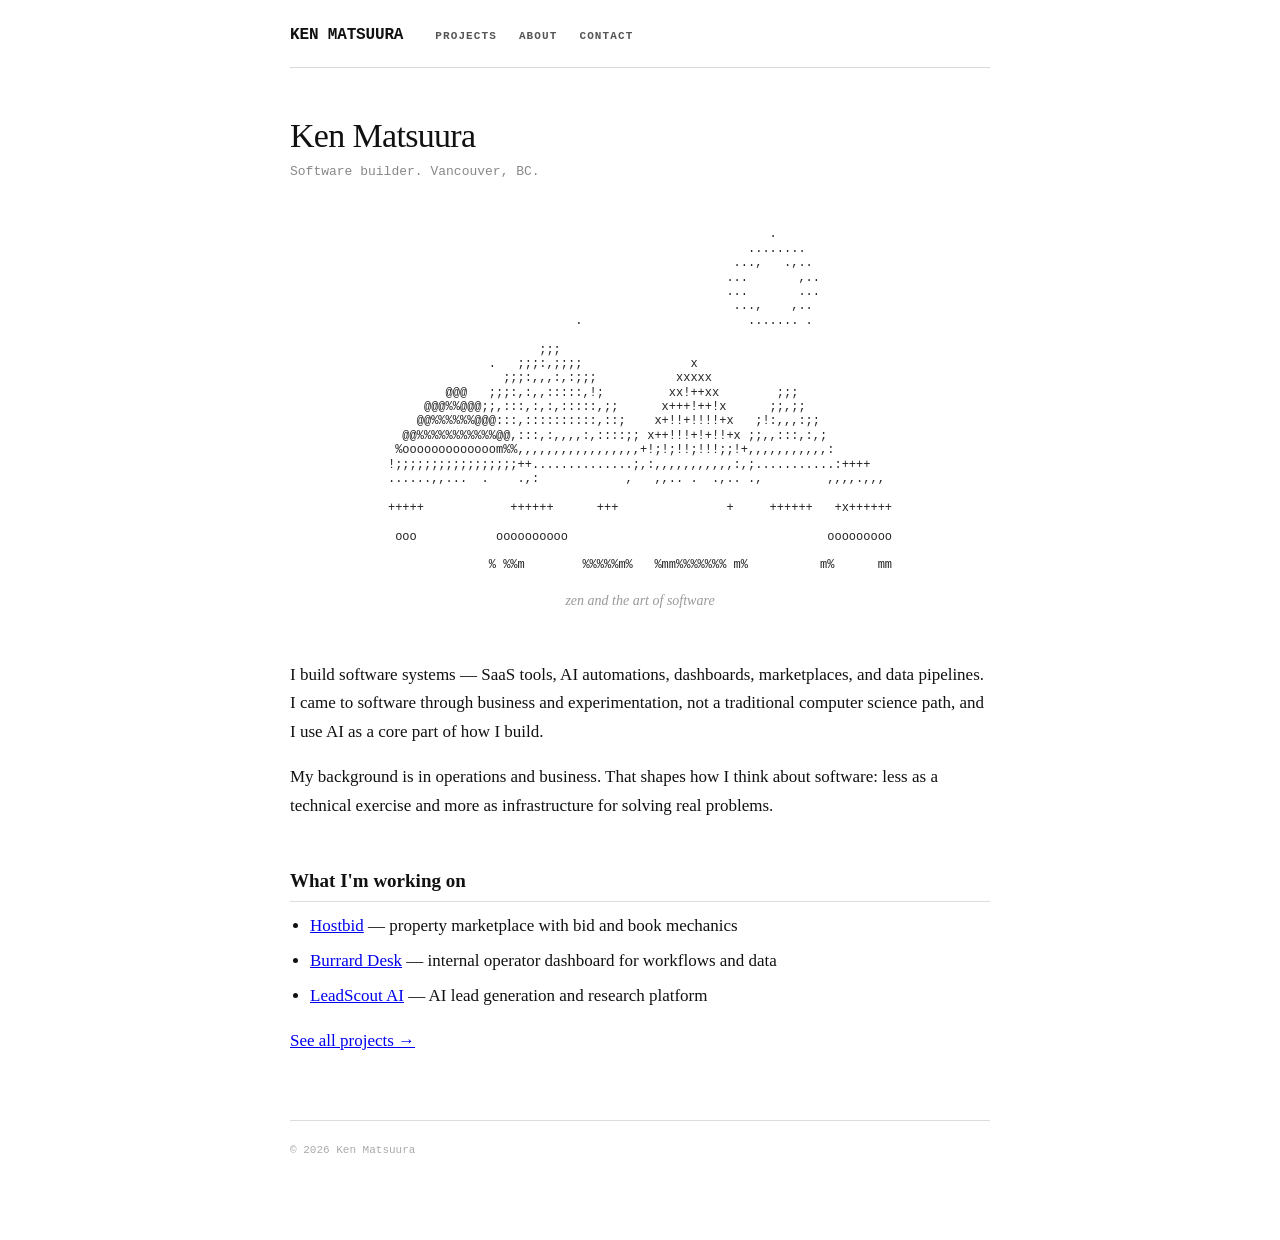
==== commit fce594bb: "Replace line-drawing ASCII with generated tonal ink-wash art The hand-drawn outline pieces read as d" ====
--- a/index.html
+++ b/index.html
@@ -30,22 +30,30 @@
   <p class="subtitle">Software builder. Vancouver, BC.</p>
 
   <pre class="ascii-art" aria-hidden="true">
- _________________________
-|  _____________________  |
-| |                     | |
-| |                     | |
-| |      |       |      | |
-| |          ,          | |
-| |                     | |
-| |      \_______/      | |
-| |                     | |
-| |_____________________| |
-|                         |
-|      __________     o   |
-|     |__________|        |
-|_________________________|
- _|_|___________________|_|_
-|___________________________|</pre>
+                                                     .
+                                                  ........
+                                                ...,   .,..
+                                               ...       ,..
+                                               ...       ...
+                                                ...,    ,..
+                          .                       ....... .
+
+                     ;;;
+              .   ;;;:,;;;;               x
+                ;;;:,,,:,:;;;           xxxxx
+        @@@   ;;;:,:,,:::::,!;         xx!++xx        ;;;
+     @@@%%@@@;;,:::,:,:,:::::,;;      x+++!++!x      ;;,;;
+    @@%%%%%%@@@:::,::::::::::,::;    x+!!+!!!!+x   ;!:,,,:;;
+  @@%%%%%%%%%%%@@,:::,:,,,,:,::::;; x++!!!+!+!!+x ;;,,:::,:,;
+ %ooooooooooooom%%,,,,,,,,,,,,,,,,,+!;!;!!;!!!;;!+,,,,,,,,,,,:
+!;;;;;;;;;;;;;;;;;++..............;,:,,,,,,,,,,,:,;...........:++++
+......,,...  .    .,:            ,   ,,.. .  .,.. .,         ,,,,.,,,
+
++++++            ++++++      +++               +     ++++++   +x++++++
+
+ ooo           oooooooooo                                    ooooooooo
+
+              % %%m        %%%%%m%   %mm%%%%%%% m%          m%      mm</pre>
   <p class="ascii-caption">zen and the art of software</p>
 
   <p>
--- a/assets/css/style.css
+++ b/assets/css/style.css
@@ -137,15 +137,16 @@
   display: table;
   margin: 44px auto;
   font-family: var(--mono);
-  font-size: 13px;
-  line-height: 1.25;
-  color: #1a1a1a;
+  font-size: 12px;
+  line-height: 1.2;
+  letter-spacing: 0;
+  color: #222;
   white-space: pre;
 }
 
 .ascii-art.small {
-  font-size: 12px;
-  color: #444;
+  font-size: 11px;
+  color: #333;
   margin: 36px auto;
 }
 
@@ -158,8 +159,8 @@
 }
 
 @media (max-width: 480px) {
-  .ascii-art { font-size: 10px; }
-  .ascii-art.small { font-size: 9px; }
+  .ascii-art { font-size: 8px; }
+  .ascii-art.small { font-size: 8px; }
 }
 
 /* ── Projects ── */
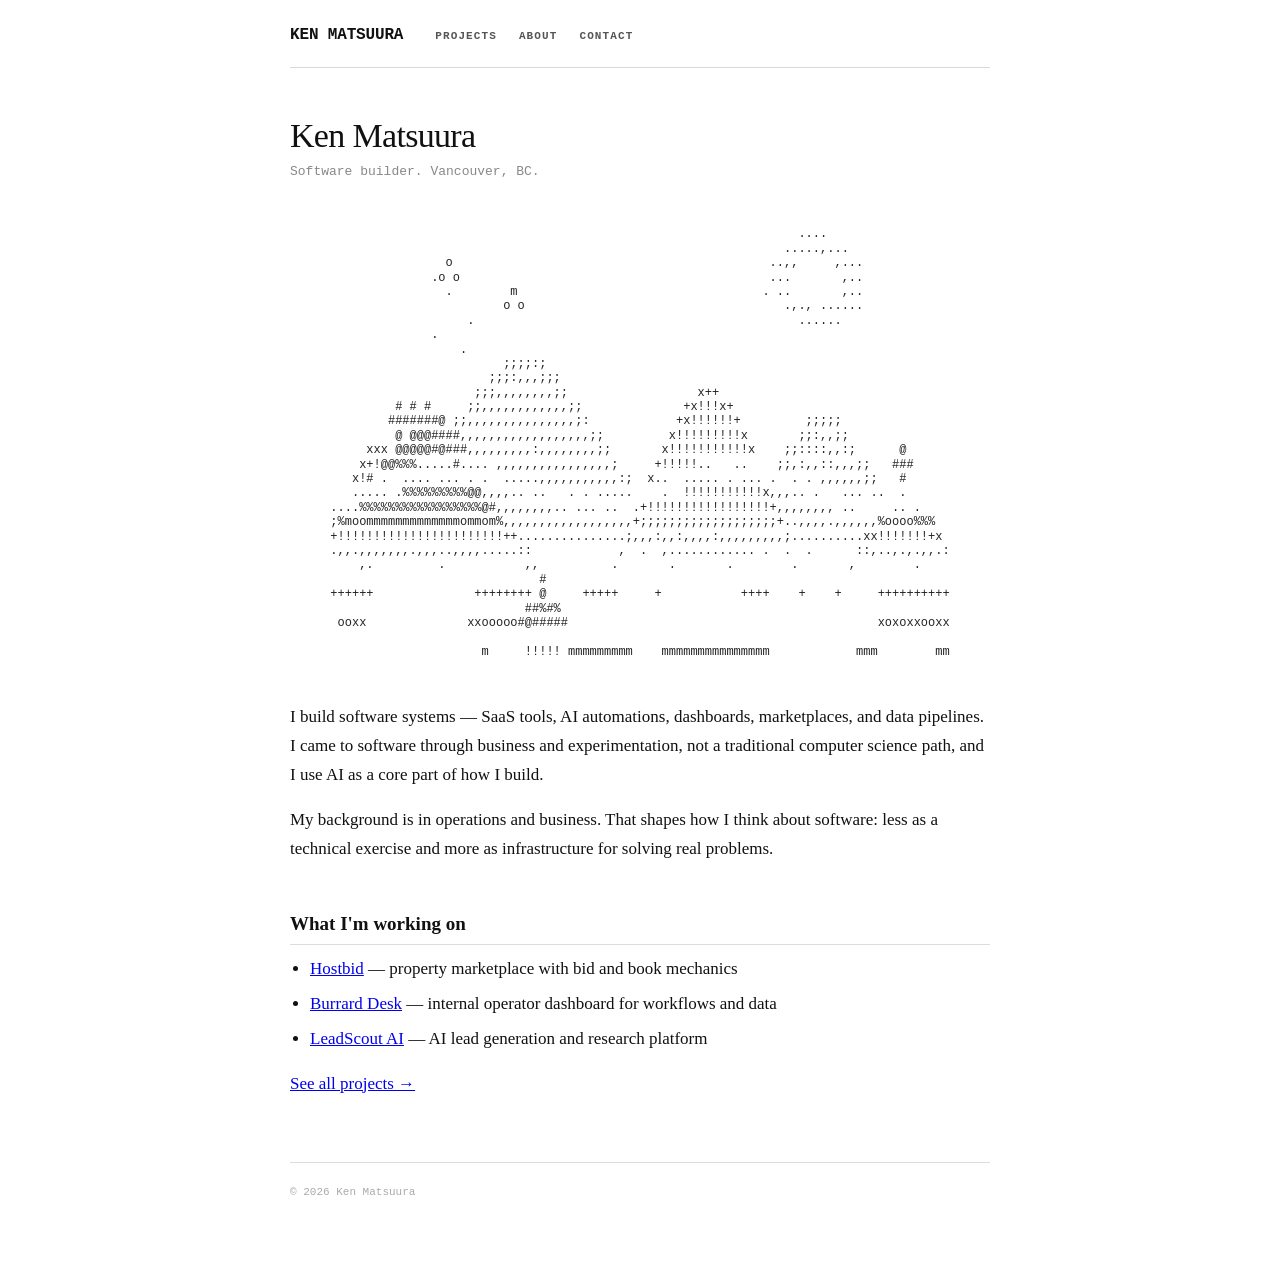
==== commit 1749db01: "Richer tonal ASCII compositions; remove home-page caption More complex scenes, built from compositio" ====
--- a/index.html
+++ b/index.html
@@ -30,31 +30,36 @@
   <p class="subtitle">Software builder. Vancouver, BC.</p>
 
   <pre class="ascii-art" aria-hidden="true">
-                                                     .
-                                                  ........
-                                                ...,   .,..
-                                               ...       ,..
-                                               ...       ...
-                                                ...,    ,..
-                          .                       ....... .
+                                                                 ....
+                                                               .....,...
+                o                                            ..,,     ,...
+              .o o                                           ...       ,..
+                .        m                                  . ..       ,..
+                        o o                                    .,., ......
+                   .                                             ......
+              .
+                  .
+                        ;;;;:;
+                      ;;;:,,,;;;
+                    ;;;,,,,,,,,;;                  x++
+         # # #     ;;,,,,,,,,,,,,;;              +x!!!x+
+        #######@ ;;,,,,,,,,,,,,,,,;:            +x!!!!!!+         ;;;;;
+         @ @@@####,,,,,,,,,,,,,,,,,,;;         x!!!!!!!!!x       ;;:,,;;
+     xxx @@@@@#@###,,,,,,,,,:,,,,,,,,;;       x!!!!!!!!!!!x    ;;::::,,:;      @
+    x+!@@%%%.....#.... ,,,,,,,,,,,,,,,,;     +!!!!!..   ..    ;;,:,,::,,,;;   ###
+   x!# .  .... ... . .  .....,,,,,,,,,,,:;  x..  ..... . ... .  . . ,,,,,,;;   #
+   ..... .%%%%%%%%%@@,,,,.. ..   . . .....    .  !!!!!!!!!!!x,,,.. .   ... ..  .
+....%%%%%%%%%%%%%%%%%@#,,,,,,,,.. ... ..  .+!!!!!!!!!!!!!!!!!+,,,,,,,, ..     .. .
+;%moommmmmmmmmmmmmommom%,,,,,,,,,,,,,,,,,,+;;;;;;;;;;;;;;;;;;;+..,,,,.,,,,,,%oooo%%%
++!!!!!!!!!!!!!!!!!!!!!!!++...............;,,,:,,:,,,,:,,,,,,,,,;..........xx!!!!!!!+x
+.,,.,,,,,,,.,,,..,,,,.....::            ,  .  ,............ .  .  .      ::,..,.,.,,.:
+    ,.         .           ,,          .       .       .        .       ,        .
+                             #
+++++++              ++++++++ @     +++++     +           ++++    +    +     ++++++++++
+                           ##%#%
+ ooxx              xxooooo#@#####                                           xoxoxxooxx
 
-                     ;;;
-              .   ;;;:,;;;;               x
-                ;;;:,,,:,:;;;           xxxxx
-        @@@   ;;;:,:,,:::::,!;         xx!++xx        ;;;
-     @@@%%@@@;;,:::,:,:,:::::,;;      x+++!++!x      ;;,;;
-    @@%%%%%%@@@:::,::::::::::,::;    x+!!+!!!!+x   ;!:,,,:;;
-  @@%%%%%%%%%%%@@,:::,:,,,,:,::::;; x++!!!+!+!!+x ;;,,:::,:,;
- %ooooooooooooom%%,,,,,,,,,,,,,,,,,+!;!;!!;!!!;;!+,,,,,,,,,,,:
-!;;;;;;;;;;;;;;;;;++..............;,:,,,,,,,,,,,:,;...........:++++
-......,,...  .    .,:            ,   ,,.. .  .,.. .,         ,,,,.,,,
-
-+++++            ++++++      +++               +     ++++++   +x++++++
-
- ooo           oooooooooo                                    ooooooooo
-
-              % %%m        %%%%%m%   %mm%%%%%%% m%          m%      mm</pre>
-  <p class="ascii-caption">zen and the art of software</p>
+                     m     !!!!! mmmmmmmmm    mmmmmmmmmmmmmmm            mmm        mm</pre>
 
   <p>
     I build software systems — SaaS tools, AI automations, dashboards,
--- a/assets/css/style.css
+++ b/assets/css/style.css
@@ -130,11 +130,12 @@
 }
 
 /* ── ASCII art plates ──
-   Monochrome, static pieces set in white space like illustrations
-   in a printed book. Shrink-wrapped and centered. */
+   Monochrome tonal pieces set in white space like printed plates. */
 
 .ascii-art {
   display: table;
+  max-width: 100%;
+  overflow-x: auto;
   margin: 44px auto;
   font-family: var(--mono);
   font-size: 12px;
@@ -148,14 +149,6 @@
   font-size: 11px;
   color: #333;
   margin: 36px auto;
-}
-
-.ascii-caption {
-  text-align: center;
-  font-style: italic;
-  font-size: 14px;
-  color: #999;
-  margin: -28px 0 48px;
 }
 
 @media (max-width: 480px) {
